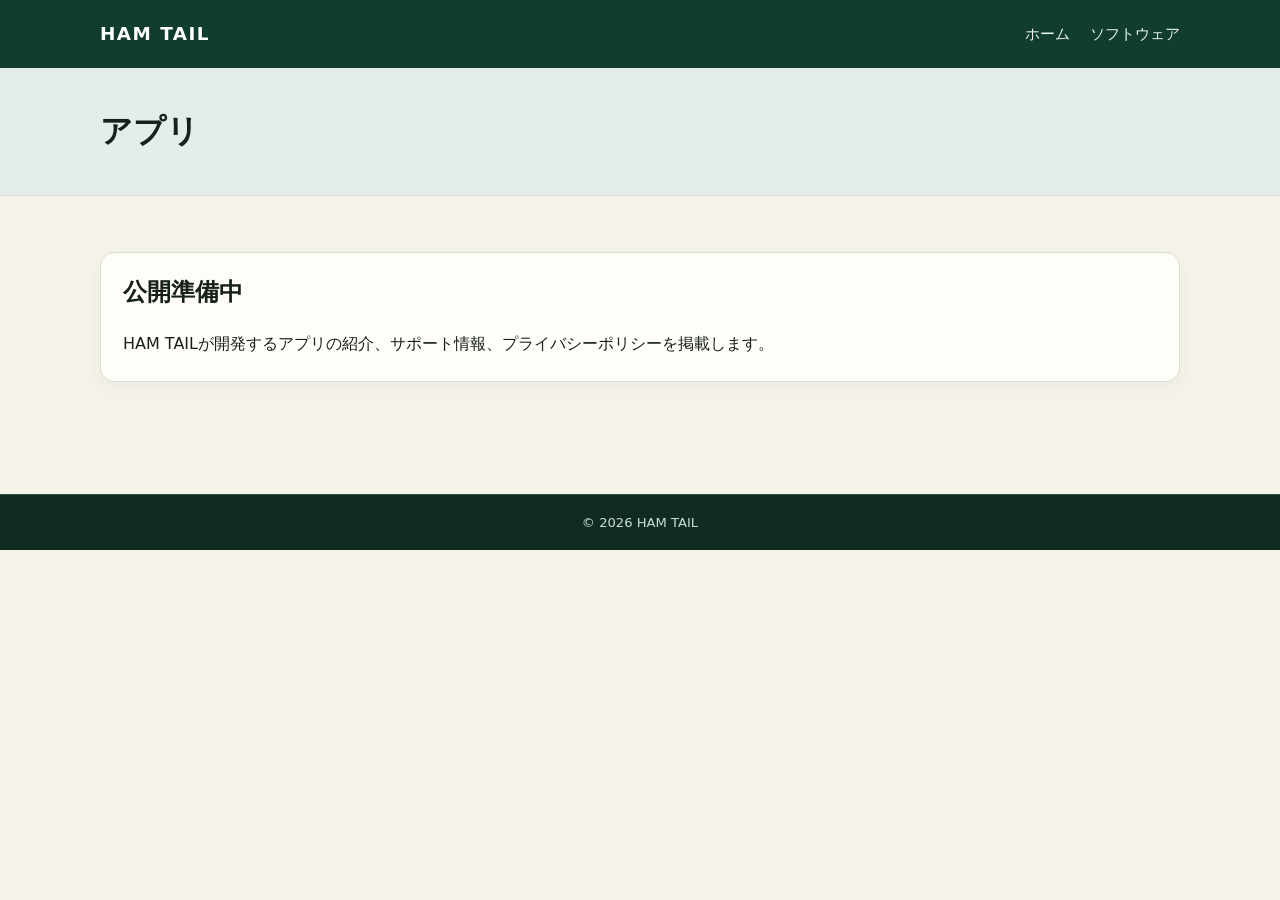
==== apps/index.html @ 71a08544 "Initial HAM TAIL static site" ====
<!doctype html><html lang="ja"><head><meta charset="utf-8"><meta name="viewport" content="width=device-width,initial-scale=1"><title>アプリ｜HAM TAIL</title><link rel="stylesheet" href="../assets/css/style.css"><script src="../assets/js/site.js" defer></script></head><body><header class="site-header"><div class="nav-wrap"><a class="brand" href="../index.html">HAM TAIL</a><nav class="site-nav open"><a href="../index.html">ホーム</a><a href="../software/index.html">ソフトウェア</a></nav></div></header><div class="page-head"><div class="container"><h1>アプリ</h1></div></div><main class="container"><div class="card"><h2>公開準備中</h2><p>HAM TAILが開発するアプリの紹介、サポート情報、プライバシーポリシーを掲載します。</p></div></main><footer class="site-footer"><div class="copyright">© <span data-year>2026</span> HAM TAIL</div></footer></body></html>
---- assets/css/style.css ----
:root{--ink:#17211b;--muted:#607066;--paper:#f6f3eb;--card:#fffdf8;--accent:#176c4b;--accent-dark:#103d2d;--line:#d8ddd6;--soft:#e7f1eb;--max:1120px}*{box-sizing:border-box}html{scroll-behavior:smooth}body{margin:0;color:var(--ink);background:var(--paper);font-family:system-ui,-apple-system,"Segoe UI","Noto Sans JP",sans-serif;line-height:1.8}a{color:var(--accent);text-underline-offset:.18em}img{max-width:100%;height:auto}.skip{position:absolute;left:-9999px}.skip:focus{left:12px;top:12px;z-index:10;background:#fff;padding:8px}.site-header{background:var(--accent-dark);color:#fff}.nav-wrap{max-width:var(--max);margin:auto;min-height:68px;padding:0 20px;display:flex;align-items:center;justify-content:space-between;gap:24px}.brand{color:#fff;text-decoration:none;font-weight:850;letter-spacing:.08em;font-size:1.15rem}.brand small{display:block;color:#bfd6cb;font-size:.68rem;letter-spacing:.04em;font-weight:500}.nav-toggle{display:none;border:1px solid #87a99a;border-radius:8px;color:#fff;background:transparent;padding:7px 11px;font:inherit}.site-nav{display:flex;gap:20px}.site-nav a{color:#eaf4ef;text-decoration:none;font-size:.92rem}.hero{background:linear-gradient(135deg,#153c2e,#1d7252);color:#fff}.hero-inner{max-width:var(--max);margin:auto;padding:76px 20px 82px}.eyebrow{margin:0 0 10px;color:#bfe0d1;font-weight:700;letter-spacing:.12em}.hero h1{max-width:760px;margin:0;font-size:clamp(2rem,5vw,4.1rem);line-height:1.2;letter-spacing:.02em}.hero p{max-width:680px;margin:22px 0 0;color:#dbeae3;font-size:1.08rem}.container{max-width:var(--max);margin:auto;padding:56px 20px}.section-title{margin:0 0 24px;font-size:clamp(1.5rem,3vw,2.1rem);line-height:1.4}.grid{display:grid;grid-template-columns:repeat(3,1fr);gap:20px}.card{background:var(--card);border:1px solid var(--line);border-radius:14px;padding:22px;box-shadow:0 8px 22px rgb(30 50 40/.05)}.card h2,.card h3{margin-top:0;line-height:1.45}.card p:last-child{margin-bottom:0}.tag{display:inline-block;margin-bottom:10px;padding:3px 9px;border-radius:999px;background:var(--soft);color:var(--accent);font-size:.78rem;font-weight:700}.read-more{font-weight:700}.notice{margin:24px 0;padding:16px 18px;border-left:4px solid var(--accent);background:var(--soft)}.article{max-width:820px}.article-header{padding-bottom:30px;border-bottom:1px solid var(--line)}.article h1{line-height:1.35;font-size:clamp(2rem,4vw,3rem)}.article h2{margin-top:48px;line-height:1.5}.article h3{margin-top:32px}.meta{color:var(--muted);font-size:.9rem}.checklist{padding-left:0;list-style:none}.checklist li{padding:8px 0 8px 30px;position:relative}.checklist li::before{content:"✓";position:absolute;left:0;color:var(--accent);font-weight:800}.breadcrumbs{margin-bottom:24px;color:var(--muted);font-size:.88rem}.breadcrumbs a{color:inherit}.page-head{background:#e4eee8;border-bottom:1px solid var(--line)}.page-head .container{padding-top:42px;padding-bottom:42px}.page-head h1{margin:0;line-height:1.35}.site-footer{margin-top:56px;background:#102c22;color:#cbdcd4}.footer-grid{max-width:var(--max);margin:auto;padding:42px 20px;display:grid;grid-template-columns:2fr 1fr 1fr;gap:28px}.site-footer h2{color:#fff;font-size:1rem}.site-footer ul{list-style:none;padding:0}.site-footer a{color:#dbeae3}.copyright{border-top:1px solid #345246;padding:16px 20px;text-align:center;font-size:.82rem}.button{display:inline-block;padding:10px 16px;border-radius:8px;background:var(--accent);color:#fff;text-decoration:none;font-weight:700}@media(max-width:760px){.grid,.footer-grid{grid-template-columns:1fr}.nav-toggle{display:block}.site-nav{display:none;position:absolute;top:68px;left:0;right:0;z-index:5;padding:18px 20px;background:#153c2e;flex-direction:column}.site-nav.open{display:flex}.hero-inner{padding-top:52px;padding-bottom:58px}.container{padding-top:40px;padding-bottom:40px}}
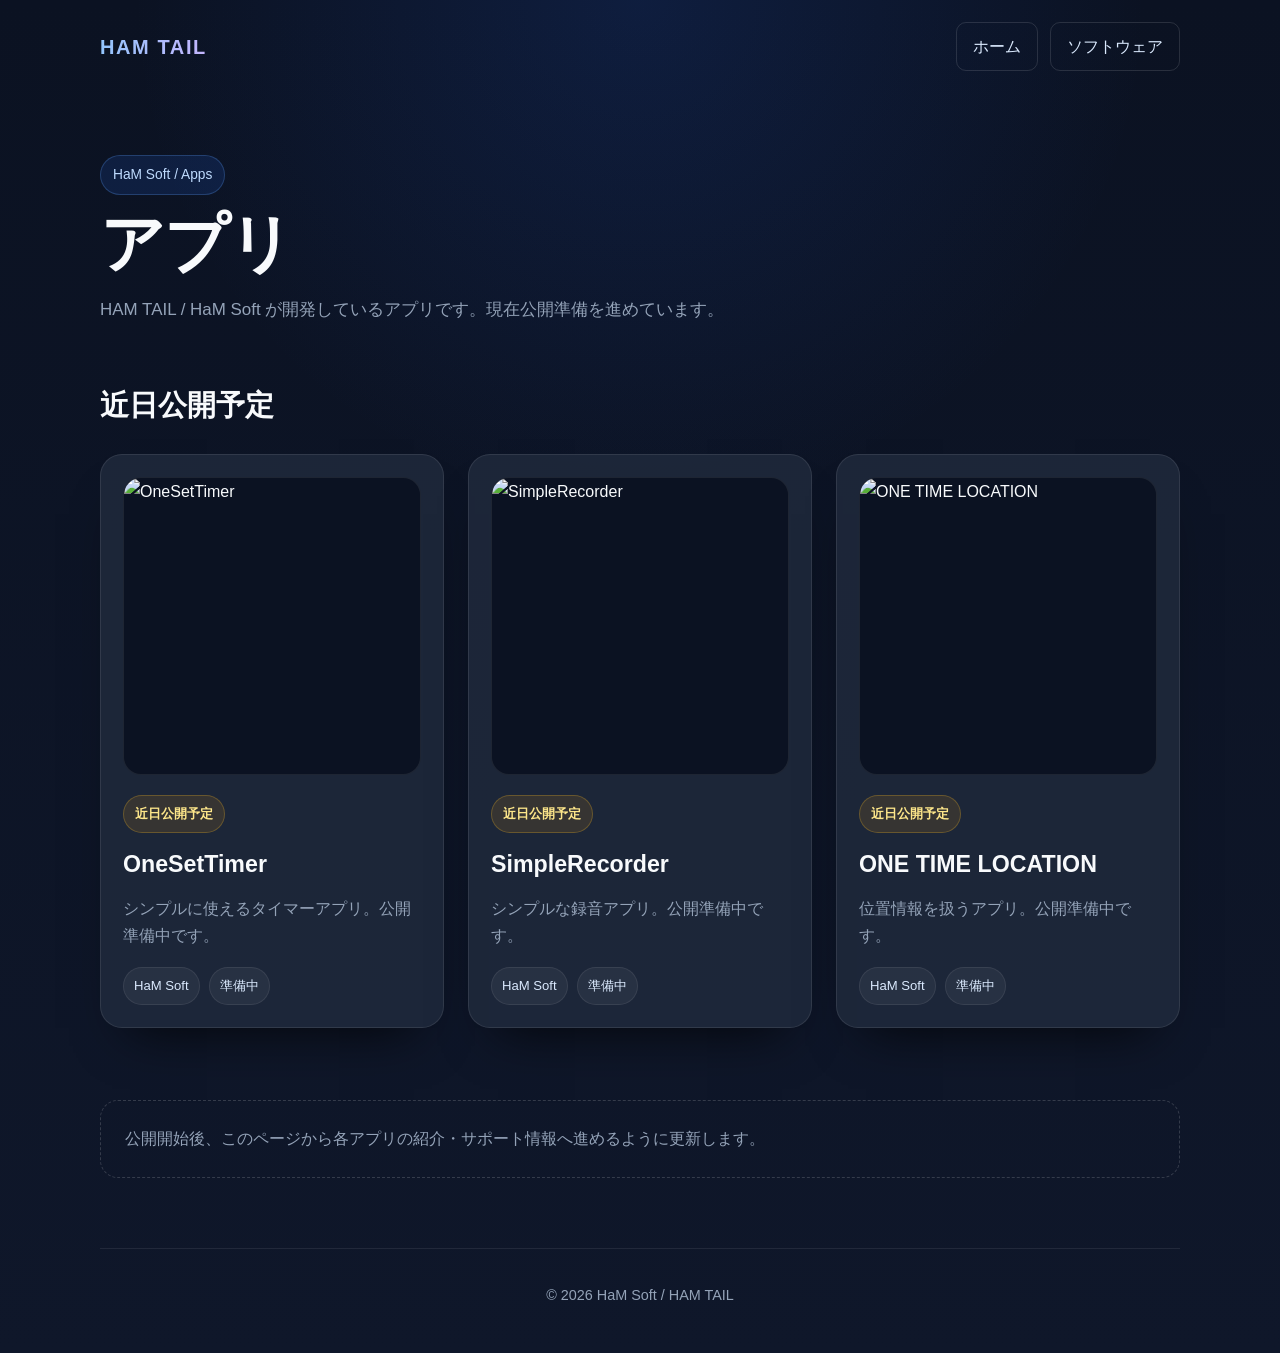
==== commit 1e6a200b: "Redesign app index with upcoming apps" ====
--- a/apps/index.html
+++ b/apps/index.html
@@ -1 +1,103 @@
-<!doctype html><html lang="ja"><head><meta charset="utf-8"><meta name="viewport" content="width=device-width,initial-scale=1"><title>アプリ｜HAM TAIL</title><link rel="stylesheet" href="../assets/css/style.css"><script src="../assets/js/site.js" defer></script></head><body><header class="site-header"><div class="nav-wrap"><a class="brand" href="../index.html">HAM TAIL</a><nav class="site-nav open"><a href="../index.html">ホーム</a><a href="../software/index.html">ソフトウェア</a></nav></div></header><div class="page-head"><div class="container"><h1>アプリ</h1></div></div><main class="container"><div class="card"><h2>公開準備中</h2><p>HAM TAILが開発するアプリの紹介、サポート情報、プライバシーポリシーを掲載します。</p></div></main><footer class="site-footer"><div class="copyright">© <span data-year>2026</span> HAM TAIL</div></footer></body></html>
+<!DOCTYPE html>
+<html lang="ja">
+<head>
+  <meta charset="UTF-8">
+  <meta name="viewport" content="width=device-width, initial-scale=1.0">
+  <title>アプリ | HAM TAIL</title>
+  <meta name="description" content="HAM TAIL / HaM Soft が公開予定のアプリ一覧です。">
+  <style>
+    :root {
+      --primary:#2563eb;
+      --primary-hover:#1d4ed8;
+      --bg:#0f172a;
+      --card:#1e293b;
+      --text:#f8fafc;
+      --muted:#94a3b8;
+    }
+    *{box-sizing:border-box;margin:0;padding:0}
+    body{
+      min-height:100vh;
+      font-family:-apple-system,BlinkMacSystemFont,"Segoe UI",Roboto,"Hiragino Kaku Gothic ProN","Yu Gothic UI",sans-serif;
+      color:var(--text);
+      background:radial-gradient(circle at top,rgba(37,99,235,.14),transparent 34%),linear-gradient(180deg,#0b1222 0%,var(--bg) 100%);
+      line-height:1.7;
+    }
+    a{color:inherit;text-decoration:none}
+    img{display:block;max-width:100%}
+    .container{max-width:1120px;margin:0 auto;padding:0 20px}
+    header{display:flex;align-items:center;justify-content:space-between;gap:20px;padding:22px 0}
+    .brand{font-size:1.25rem;font-weight:800;letter-spacing:.08em;background:linear-gradient(to right,#93c5fd,#c4b5fd);-webkit-background-clip:text;color:transparent}
+    nav{display:flex;gap:12px;flex-wrap:wrap}
+    .nav-link{padding:10px 16px;border:1px solid rgba(255,255,255,.12);border-radius:10px;color:#dbeafe}
+    .hero{padding:62px 0 48px}
+    .eyebrow{display:inline-block;margin-bottom:14px;padding:7px 12px;border-radius:999px;background:rgba(37,99,235,.15);border:1px solid rgba(96,165,250,.25);color:#bfdbfe;font-size:.86rem}
+    h1{font-size:clamp(2.3rem,5vw,4rem);line-height:1.12;letter-spacing:-.03em;margin-bottom:16px}
+    .lead{max-width:760px;color:var(--muted);font-size:1.06rem}
+    .section-title{font-size:1.8rem;margin:8px 0 24px}
+    .app-grid{display:grid;grid-template-columns:repeat(3,1fr);gap:24px;margin-bottom:72px}
+    .app-card{background:rgba(30,41,59,.9);border:1px solid rgba(255,255,255,.09);border-radius:22px;padding:22px;box-shadow:0 30px 50px -30px rgba(0,0,0,.8);display:flex;flex-direction:column;min-height:100%}
+    .app-image{border-radius:18px;overflow:hidden;border:1px solid rgba(255,255,255,.08);background:#0b1222;margin-bottom:20px}
+    .app-image img{width:100%;aspect-ratio:1/1;object-fit:cover}
+    .status{display:inline-block;align-self:flex-start;margin-bottom:12px;padding:7px 11px;border-radius:999px;background:rgba(245,158,11,.12);border:1px solid rgba(251,191,36,.25);color:#fde68a;font-size:.82rem;font-weight:700}
+    .app-card h2{font-size:1.45rem;margin-bottom:10px}
+    .description{color:var(--muted);margin-bottom:18px;flex:1}
+    .tags{display:flex;flex-wrap:wrap;gap:9px}
+    .tag{padding:7px 10px;border-radius:999px;background:rgba(255,255,255,.05);border:1px solid rgba(255,255,255,.08);color:#dbeafe;font-size:.82rem}
+    .notice{padding:24px;border:1px dashed rgba(255,255,255,.16);border-radius:18px;color:var(--muted);margin-bottom:70px}
+    footer{border-top:1px solid rgba(255,255,255,.08);padding:34px 0 46px;text-align:center;color:var(--muted);font-size:.9rem}
+    @media(max-width:900px){.app-grid{grid-template-columns:1fr 1fr}}
+    @media(max-width:620px){header{align-items:flex-start;flex-direction:column}.hero{padding-top:34px}.app-grid{grid-template-columns:1fr}}
+  </style>
+</head>
+<body>
+  <div class="container">
+    <header>
+      <a class="brand" href="/">HAM TAIL</a>
+      <nav>
+        <a class="nav-link" href="/">ホーム</a>
+        <a class="nav-link" href="/software/">ソフトウェア</a>
+      </nav>
+    </header>
+
+    <section class="hero">
+      <span class="eyebrow">HaM Soft / Apps</span>
+      <h1>アプリ</h1>
+      <p class="lead">HAM TAIL / HaM Soft が開発しているアプリです。現在公開準備を進めています。</p>
+    </section>
+
+    <main>
+      <h2 class="section-title">近日公開予定</h2>
+
+      <div class="app-grid">
+        <article class="app-card">
+          <div class="app-image"><img src="../assets/images/apps/onesettimer/icon-onesettimer.png" alt="OneSetTimer"></div>
+          <span class="status">近日公開予定</span>
+          <h2>OneSetTimer</h2>
+          <p class="description">シンプルに使えるタイマーアプリ。公開準備中です。</p>
+          <div class="tags"><span class="tag">HaM Soft</span><span class="tag">準備中</span></div>
+        </article>
+
+        <article class="app-card">
+          <div class="app-image"><img src="../assets/images/apps/simplerecorder/icon-simplerecorder.png" alt="SimpleRecorder"></div>
+          <span class="status">近日公開予定</span>
+          <h2>SimpleRecorder</h2>
+          <p class="description">シンプルな録音アプリ。公開準備中です。</p>
+          <div class="tags"><span class="tag">HaM Soft</span><span class="tag">準備中</span></div>
+        </article>
+
+        <article class="app-card">
+          <div class="app-image"><img src="../assets/images/apps/one-time-location/icon-one-time-location.png" alt="ONE TIME LOCATION"></div>
+          <span class="status">近日公開予定</span>
+          <h2>ONE TIME LOCATION</h2>
+          <p class="description">位置情報を扱うアプリ。公開準備中です。</p>
+          <div class="tags"><span class="tag">HaM Soft</span><span class="tag">準備中</span></div>
+        </article>
+      </div>
+
+      <div class="notice">公開開始後、このページから各アプリの紹介・サポート情報へ進めるように更新します。</div>
+    </main>
+
+    <footer>© 2026 HaM Soft / HAM TAIL</footer>
+  </div>
+</body>
+</html>
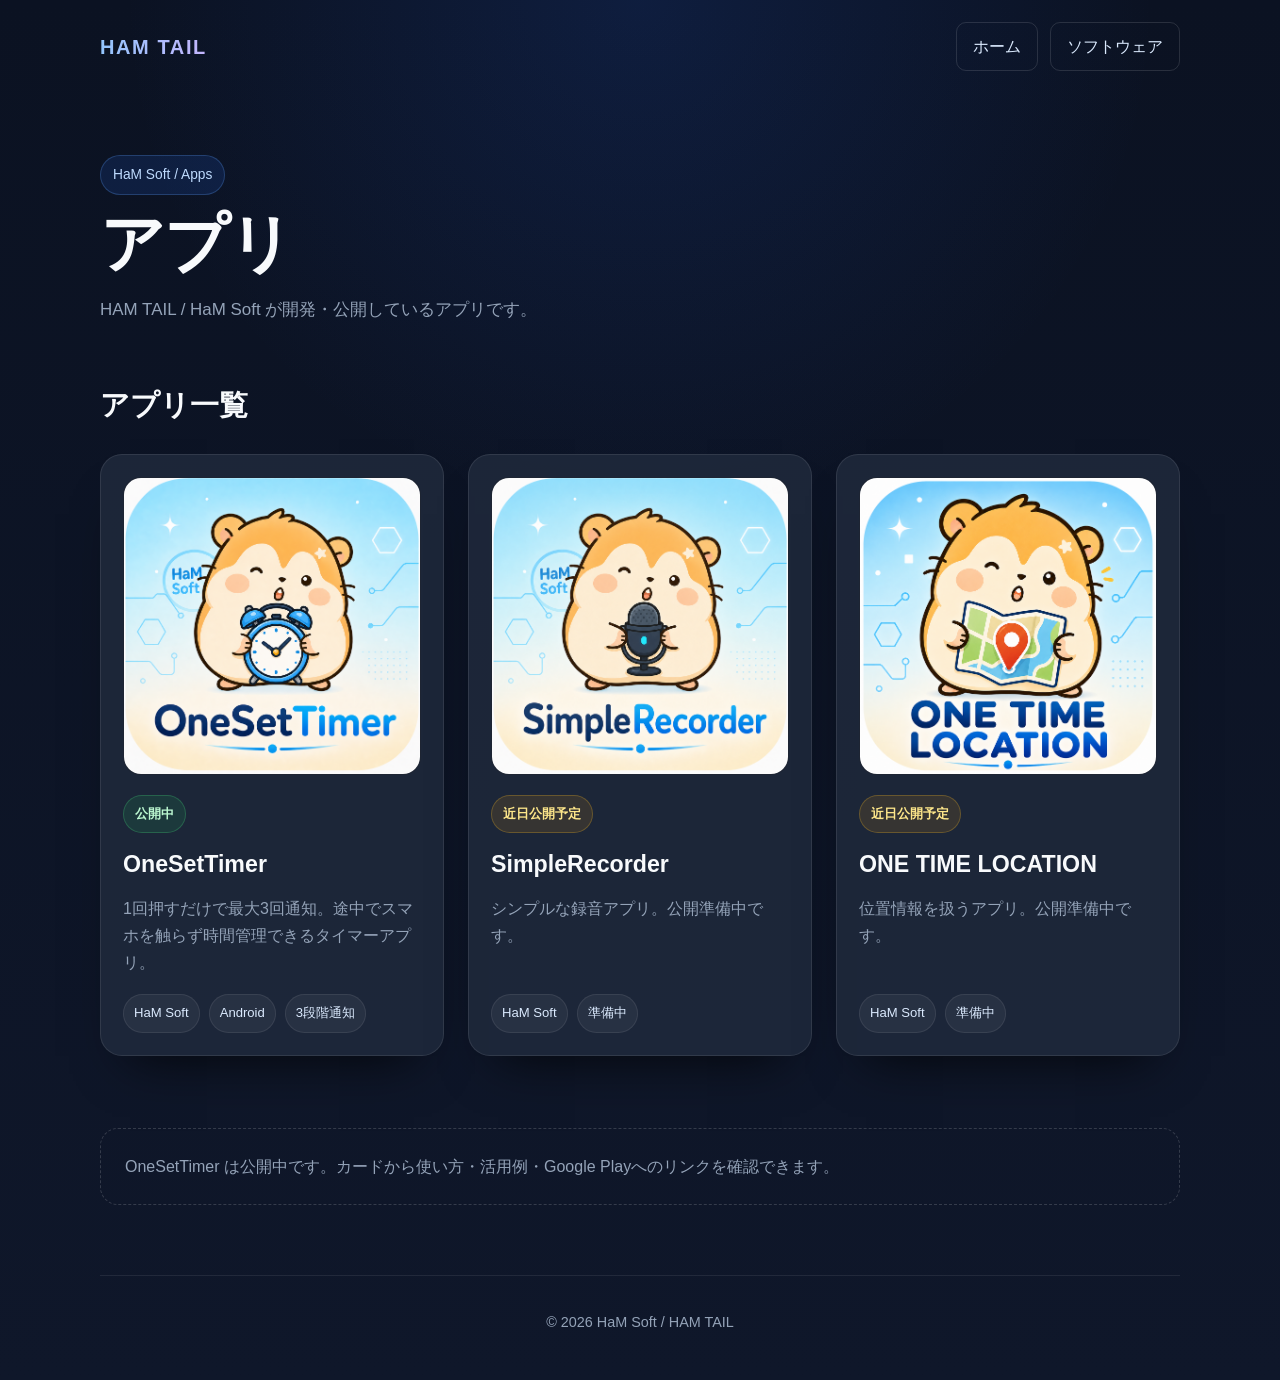
==== commit da146a9f: "Update OneSetTimer app listing" ====
--- a/apps/index.html
+++ b/apps/index.html
@@ -4,7 +4,7 @@
   <meta charset="UTF-8">
   <meta name="viewport" content="width=device-width, initial-scale=1.0">
   <title>アプリ | HAM TAIL</title>
-  <meta name="description" content="HAM TAIL / HaM Soft が公開予定のアプリ一覧です。">
+  <meta name="description" content="HAM TAIL / HaM Soft が公開しているアプリ一覧です。">
   <style>
     :root {
       --primary:#2563eb;
@@ -39,6 +39,7 @@
     .app-image{border-radius:18px;overflow:hidden;border:1px solid rgba(255,255,255,.08);background:#0b1222;margin-bottom:20px}
     .app-image img{width:100%;aspect-ratio:1/1;object-fit:cover}
     .status{display:inline-block;align-self:flex-start;margin-bottom:12px;padding:7px 11px;border-radius:999px;background:rgba(245,158,11,.12);border:1px solid rgba(251,191,36,.25);color:#fde68a;font-size:.82rem;font-weight:700}
+    .status.live{background:rgba(34,197,94,.12);border-color:rgba(74,222,128,.25);color:#bbf7d0}
     .app-card h2{font-size:1.45rem;margin-bottom:10px}
     .description{color:var(--muted);margin-bottom:18px;flex:1}
     .tags{display:flex;flex-wrap:wrap;gap:9px}
@@ -62,20 +63,20 @@
     <section class="hero">
       <span class="eyebrow">HaM Soft / Apps</span>
       <h1>アプリ</h1>
-      <p class="lead">HAM TAIL / HaM Soft が開発しているアプリです。現在公開準備を進めています。</p>
+      <p class="lead">HAM TAIL / HaM Soft が開発・公開しているアプリです。</p>
     </section>
 
     <main>
-      <h2 class="section-title">近日公開予定</h2>
+      <h2 class="section-title">アプリ一覧</h2>
 
       <div class="app-grid">
-        <article class="app-card">
+        <a class="app-card" href="/apps/onesettimer/">
           <div class="app-image"><img src="../assets/images/apps/onesettimer/icon-onesettimer.png" alt="OneSetTimer"></div>
-          <span class="status">近日公開予定</span>
+          <span class="status live">公開中</span>
           <h2>OneSetTimer</h2>
-          <p class="description">シンプルに使えるタイマーアプリ。公開準備中です。</p>
-          <div class="tags"><span class="tag">HaM Soft</span><span class="tag">準備中</span></div>
-        </article>
+          <p class="description">1回押すだけで最大3回通知。途中でスマホを触らず時間管理できるタイマーアプリ。</p>
+          <div class="tags"><span class="tag">HaM Soft</span><span class="tag">Android</span><span class="tag">3段階通知</span></div>
+        </a>
 
         <article class="app-card">
           <div class="app-image"><img src="../assets/images/apps/simplerecorder/icon-simplerecorder.png" alt="SimpleRecorder"></div>
@@ -94,7 +95,7 @@
         </article>
       </div>
 
-      <div class="notice">公開開始後、このページから各アプリの紹介・サポート情報へ進めるように更新します。</div>
+      <div class="notice">OneSetTimer は公開中です。カードから使い方・活用例・Google Playへのリンクを確認できます。</div>
     </main>
 
     <footer>© 2026 HaM Soft / HAM TAIL</footer>
